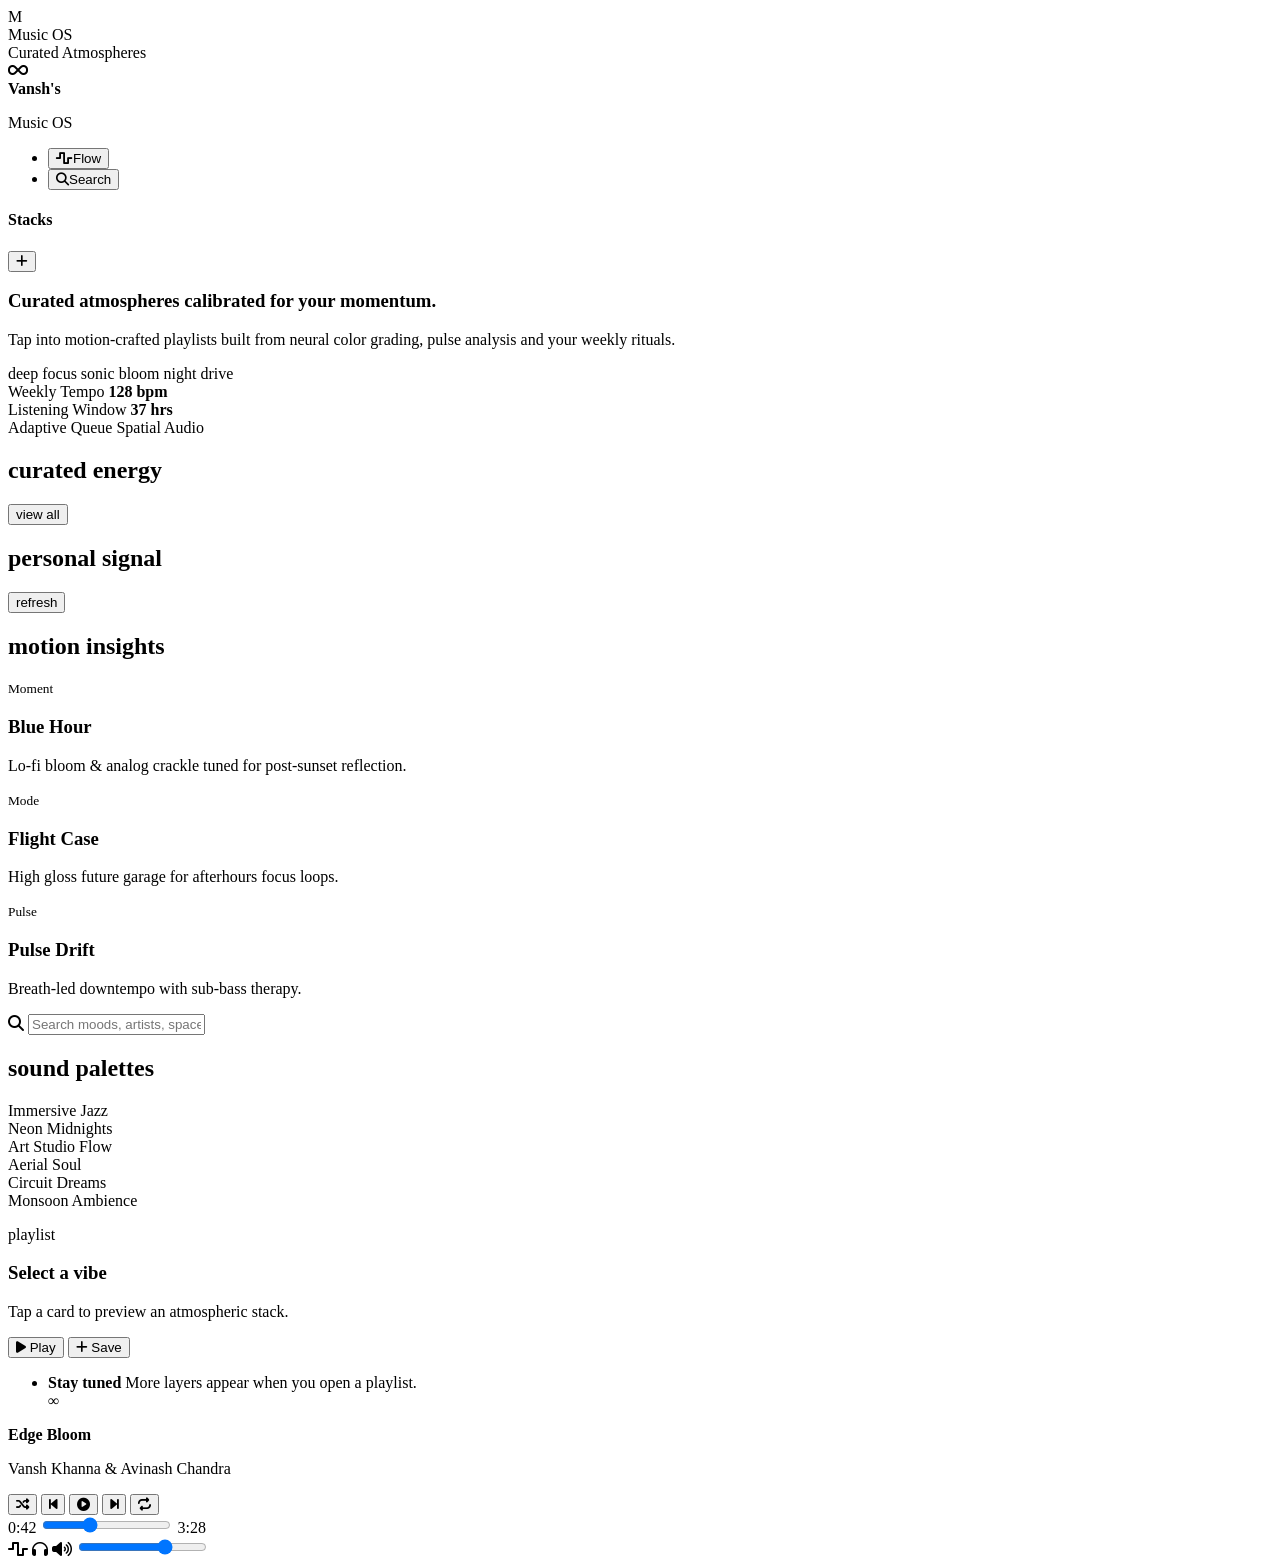
==== index1.html @ 9ab808fa "1st" ====
<!DOCTYPE html>
<html lang="en">

<head>
    <meta charset="UTF-8" />
    <meta name="viewport" content="width=device-width, initial-scale=1.0" />
    <title>Music Player — Ultra Minimal</title>
    <meta name="description" content="Immersive music player with curated atmospheres and motion-driven experiences.">

    <link rel="preconnect" href="https://fonts.googleapis.com">
    <link rel="preconnect" href="https://fonts.gstatic.com" crossorigin>
    <link
        href="https://fonts.googleapis.com/css2?family=Space+Grotesk:wght@400;500;600&family=Inter:wght@400;500;600&display=swap"
        rel="stylesheet">
    <link rel="stylesheet" href="https://cdnjs.cloudflare.com/ajax/libs/font-awesome/6.5.1/css/all.min.css" />

    <link rel="stylesheet" href="css/music.css" />
</head>

<body>

    <!-- GRAIN TEXTURE -->
    <div class="grain"></div>

    <!-- MINIMALIST CURSOR -->
    <div class="cursor-dot" aria-hidden="true"></div>
    <div class="cursor-label"></div>

    <!-- FLOATING BRAND MARK -->
    <div class="brand-mark">
        <div class="brand-letter">M</div>
    </div>

    <!-- ========================================
         INTRO / LOADING
         ======================================== -->
    <div class="intro">
        <div class="intro-brand"><span>Music OS</span></div>
        <div class="intro-sub"><span>Curated Atmospheres</span></div>
        <div class="intro-progress">
            <div class="intro-progress-bar"></div>
        </div>
    </div>

    <!-- ========================================
         APP SHELL
         ======================================== -->
    <div class="app-shell">
        <aside class="nav-panel panel">
            <div class="brand">
                <i class="fas fa-infinity"></i>
                <div>
                    <strong>Vansh's</strong>
                    <p>Music OS</p>
                </div>
            </div>
            <nav>
                <ul>
                    <li><button class="active" id="nav-home"><i class="fas fa-wave-square"></i>Flow</button></li>
                    <li><button id="nav-search"><i class="fas fa-search"></i>Search</button></li>
                </ul>
            </nav>
            <div class="library-panel">
                <header>
                    <h4>Stacks</h4>
                    <button><i class="fas fa-plus"></i></button>
                </header>
                <ul class="library-list" id="library-list"></ul>
            </div>
        </aside>

        <section class="content-panel panel">
            <div class="content-scroll">
                <div class="home-view">
                    <div class="hero">
                        <article class="hero-card">
                            <h1>Curated atmospheres calibrated for your momentum.</h1>
                            <p>Tap into motion-crafted playlists built from neural color grading, pulse analysis and
                                your weekly rituals.</p>
                            <div class="chips">
                                <span class="chip">deep focus</span>
                                <span class="chip">sonic bloom</span>
                                <span class="chip">night drive</span>
                            </div>
                        </article>
                        <article class="stat-card">
                            <div class="stat-group">
                                <span>Weekly Tempo</span>
                                <strong>128 bpm</strong>
                            </div>
                            <div class="stat-group">
                                <span>Listening Window</span>
                                <strong>37 hrs</strong>
                            </div>
                            <div class="chips">
                                <span class="chip">Adaptive Queue</span>
                                <span class="chip">Spatial Audio</span>
                            </div>
                        </article>
                    </div>

                    <div class="section">
                        <div class="section-header">
                            <h2>curated energy</h2>
                            <button>view all</button>
                        </div>
                        <div class="grid" id="curated-grid"></div>
                    </div>

                    <div class="section">
                        <div class="section-header">
                            <h2>personal signal</h2>
                            <button>refresh</button>
                        </div>
                        <div class="grid" id="personal-grid"></div>
                    </div>

                    <div class="section">
                        <div class="section-header">
                            <h2>motion insights</h2>
                        </div>
                        <div class="grid" id="insight-grid">
                            <article class="card">
                                <small>Moment</small>
                                <h3>Blue Hour</h3>
                                <p>Lo-fi bloom & analog crackle tuned for post-sunset reflection.</p>
                            </article>
                            <article class="card">
                                <small>Mode</small>
                                <h3>Flight Case</h3>
                                <p>High gloss future garage for afterhours focus loops.</p>
                            </article>
                            <article class="card">
                                <small>Pulse</small>
                                <h3>Pulse Drift</h3>
                                <p>Breath-led downtempo with sub-bass therapy.</p>
                            </article>
                        </div>
                    </div>
                </div>

                <div class="search-view" id="search-view">
                    <div class="search-bar">
                        <i class="fas fa-search"></i>
                        <input type="text" placeholder="Search moods, artists, spaces..." />
                    </div>
                    <div class="section-header">
                        <h2>sound palettes</h2>
                    </div>
                    <div class="search-grid">
                        <article class="search-pill">Immersive Jazz</article>
                        <article class="search-pill">Neon Midnights</article>
                        <article class="search-pill">Art Studio Flow</article>
                        <article class="search-pill">Aerial Soul</article>
                        <article class="search-pill">Circuit Dreams</article>
                        <article class="search-pill">Monsoon Ambience</article>
                    </div>
                </div>
            </div>
        </section>
    </div>

    <!-- ========================================
         DETAIL PANEL
         ======================================== -->
    <aside class="detail-panel panel" id="detail-panel">
        <div class="detail-header">
            <div class="cover" id="detail-cover"></div>
            <div>
                <p class="detail-meta">playlist</p>
                <h3 id="detail-title">Select a vibe</h3>
                <p class="detail-meta" id="detail-desc">Tap a card to preview an atmospheric stack.</p>
            </div>
        </div>
        <div class="detail-actions">
            <button class="solid"><i class="fas fa-play"></i> Play</button>
            <button class="ghost"><i class="fas fa-plus"></i> Save</button>
        </div>
        <ul class="tracklist" id="tracklist">
            <li>
                <div>
                    <strong>Stay tuned</strong>
                    <span>More layers appear when you open a playlist.</span>
                </div>
                <span>∞</span>
            </li>
        </ul>
    </aside>

    <!-- ========================================
         IMMERSIVE PLAYER
         ======================================== -->
    <footer class="immersive-player">
        <div class="player-meta">
            <div class="art" id="player-art"></div>
            <div>
                <strong id="player-title">Edge Bloom</strong>
                <p id="player-artist">Vansh Khanna & Avinash Chandra</p>
            </div>
        </div>
        <div class="controls">
            <div class="controls-buttons">
                <button><i class="fas fa-shuffle"></i></button>
                <button><i class="fas fa-backward-step"></i></button>
                <button><i class="fas fa-circle-play"></i></button>
                <button><i class="fas fa-forward-step"></i></button>
                <button><i class="fas fa-repeat"></i></button>
            </div>
            <div class="progress">
                <span>0:42</span>
                <input type="range" min="0" max="100" value="35">
                <span>3:28</span>
            </div>
        </div>
        <div class="player-actions">
            <i class="fas fa-wave-square"></i>
            <i class="fas fa-headphones"></i>
            <i class="fas fa-volume-high"></i>
            <input type="range" min="0" max="100" value="70">
        </div>
    </footer>

    <!-- ========================================
         SCRIPTS
         ======================================== -->
    <script src="https://cdnjs.cloudflare.com/ajax/libs/gsap/3.12.2/gsap.min.js"></script>
    <script src="js/music.js"></script>

</body>

</html>
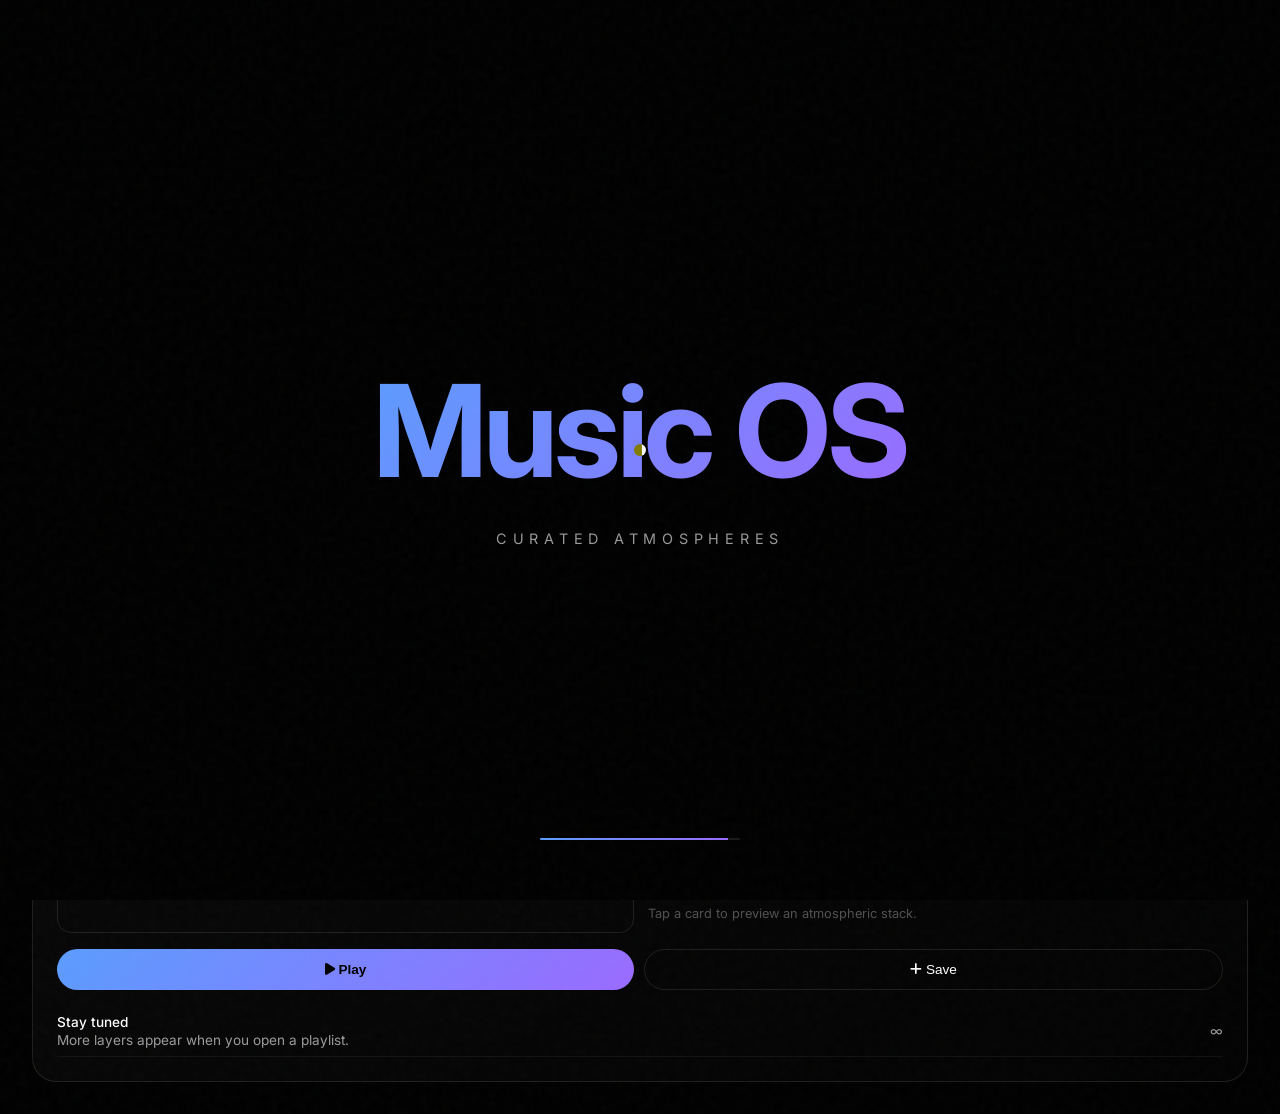
==== commit dcf31294: "4th" ====
--- a/index1.html
+++ b/index1.html
@@ -14,7 +14,7 @@
         rel="stylesheet">
     <link rel="stylesheet" href="https://cdnjs.cloudflare.com/ajax/libs/font-awesome/6.5.1/css/all.min.css" />
 
-    <link rel="stylesheet" href="css/music.css" />
+    <link rel="stylesheet" href="music.css" />
 </head>
 
 <body>
@@ -224,8 +224,8 @@
          SCRIPTS
          ======================================== -->
     <script src="https://cdnjs.cloudflare.com/ajax/libs/gsap/3.12.2/gsap.min.js"></script>
-    <script src="js/music.js"></script>
+    <script src="music.js"></script>
 
 </body>
 
-</html>+</html>
--- a/music.css
+++ b/music.css
@@ -0,0 +1,939 @@
+/* 
+ * MUSIC OS - Cinematic Ecosystem
+ * Unified design matching index2.html
+ */
+
+/* ============================================
+   RESET & CORE
+   ============================================ */
+*,
+*::before,
+*::after {
+    margin: 0;
+    padding: 0;
+    box-sizing: border-box;
+}
+
+:root {
+    /* Ecosystem Colors - matching index2 */
+    --void: #000000;
+    --surface: #0a0a0a;
+    --white: #ffffff;
+    --white-60: rgba(255, 255, 255, 0.6);
+    --white-30: rgba(255, 255, 255, 0.3);
+    --white-10: rgba(255, 255, 255, 0.1);
+    --white-05: rgba(255, 255, 255, 0.05);
+
+    /* Accent for music */
+    --accent-1: #5b9dff;
+    --accent-2: #9a6bff;
+    --accent-3: #59f3c1;
+
+    --font: 'Space Grotesk', 'Inter', -apple-system, sans-serif;
+    --panel-radius: 24px;
+    --player-height: 96px;
+    --transition: 200ms ease;
+
+    --ease-out: cubic-bezier(0.16, 1, 0.3, 1);
+    --ease-in-out: cubic-bezier(0.65, 0, 0.35, 1);
+    --ease-elastic: cubic-bezier(0.68, -0.6, 0.32, 1.6);
+}
+
+html {
+    font-size: 16px;
+    -webkit-font-smoothing: antialiased;
+}
+
+body {
+    font-family: var(--font);
+    background: var(--void);
+    color: var(--white);
+    min-height: 100vh;
+    padding: 32px;
+    overflow: hidden;
+    cursor: none;
+}
+
+a,
+button {
+    cursor: none;
+}
+
+::selection {
+    background: var(--accent-2);
+    color: var(--void);
+}
+
+@media (max-width: 1080px) {
+    body {
+        padding: 16px;
+    }
+}
+
+/* ============================================
+   NOISE GRAIN
+   ============================================ */
+.grain {
+    position: fixed;
+    inset: -100%;
+    width: 300%;
+    height: 300%;
+    pointer-events: none;
+    z-index: 10000;
+    opacity: 0.025;
+    background-image: url("data:image/svg+xml,%3Csvg viewBox='0 0 512 512' xmlns='http://www.w3.org/2000/svg'%3E%3Cfilter id='n'%3E%3CfeTurbulence type='fractalNoise' baseFrequency='0.7' numOctaves='4'/%3E%3C/filter%3E%3Crect width='100%25' height='100%25' filter='url(%23n)'/%3E%3C/svg%3E");
+    animation: grain 8s steps(10) infinite;
+}
+
+@keyframes grain {
+
+    0%,
+    100% {
+        transform: translate(0, 0);
+    }
+
+    10% {
+        transform: translate(-5%, -10%);
+    }
+
+    30% {
+        transform: translate(3%, -15%);
+    }
+
+    50% {
+        transform: translate(-10%, 5%);
+    }
+
+    70% {
+        transform: translate(10%, 10%);
+    }
+
+    90% {
+        transform: translate(-3%, 5%);
+    }
+}
+
+/* ============================================
+   MINIMALIST CURSOR
+   ============================================ */
+.cursor-dot {
+    position: fixed;
+    top: 0;
+    left: 0;
+    width: 12px;
+    height: 12px;
+    background: var(--white);
+    border-radius: 50%;
+    pointer-events: none;
+    z-index: 99999;
+    transform: translate(-50%, -50%);
+    mix-blend-mode: difference;
+    transition: width 0.5s var(--ease-elastic),
+        height 0.5s var(--ease-elastic),
+        border-radius 0.3s;
+}
+
+.cursor-dot.link {
+    width: 60px;
+    height: 60px;
+}
+
+.cursor-label {
+    position: fixed;
+    pointer-events: none;
+    z-index: 99998;
+    font-size: 0.65rem;
+    font-weight: 600;
+    letter-spacing: 0.2em;
+    text-transform: uppercase;
+    color: var(--white);
+    opacity: 0;
+    transform: translate(-50%, 30px);
+    transition: opacity 0.3s;
+}
+
+.cursor-label.visible {
+    opacity: 1;
+}
+
+/* ============================================
+   LOADING / INTRO
+   ============================================ */
+.intro {
+    position: fixed;
+    inset: 0;
+    background: var(--void);
+    z-index: 9000;
+    display: flex;
+    flex-direction: column;
+    justify-content: center;
+    align-items: center;
+}
+
+.intro-brand {
+    overflow: hidden;
+}
+
+.intro-brand span {
+    display: inline-block;
+    font-size: 10vw;
+    font-weight: 700;
+    letter-spacing: -0.03em;
+    transform: translateY(100%);
+    background: linear-gradient(135deg, var(--accent-1), var(--accent-2));
+    -webkit-background-clip: text;
+    -webkit-text-fill-color: transparent;
+    background-clip: text;
+}
+
+.intro-sub {
+    margin-top: 20px;
+    overflow: hidden;
+}
+
+.intro-sub span {
+    display: inline-block;
+    font-size: 0.9rem;
+    letter-spacing: 0.4em;
+    text-transform: uppercase;
+    color: var(--white-60);
+    transform: translateY(100%);
+}
+
+.intro-progress {
+    position: absolute;
+    bottom: 60px;
+    width: 200px;
+    height: 2px;
+    background: var(--white-10);
+    border-radius: 4px;
+    overflow: hidden;
+}
+
+.intro-progress-bar {
+    width: 0%;
+    height: 100%;
+    background: linear-gradient(90deg, var(--accent-1), var(--accent-2));
+}
+
+/* ============================================
+   FLOATING BRAND MARK
+   ============================================ */
+.brand-mark {
+    position: fixed;
+    top: 50%;
+    left: 50%;
+    transform: translate(-50%, -50%);
+    z-index: 0;
+    pointer-events: none;
+    mix-blend-mode: exclusion;
+}
+
+.brand-letter {
+    font-size: 40vw;
+    font-weight: 900;
+    line-height: 0.8;
+    opacity: 0.04;
+    background: linear-gradient(135deg, var(--accent-1), var(--accent-2));
+    -webkit-background-clip: text;
+    -webkit-text-fill-color: transparent;
+    background-clip: text;
+}
+
+/* ============================================
+   APP SHELL
+   ============================================ */
+.app-shell {
+    display: grid;
+    grid-template-columns: 280px minmax(0, 1fr);
+    gap: 24px;
+    height: calc(100vh - var(--player-height) - 32px);
+    position: relative;
+    opacity: 0;
+    transform: translateY(20px);
+}
+
+.app-shell.ready {
+    opacity: 1;
+    transform: translateY(0);
+}
+
+@media (max-width: 960px) {
+    .app-shell {
+        grid-template-columns: 1fr;
+        height: auto;
+    }
+}
+
+/* ============================================
+   PANELS - LIQUID GLASS
+   ============================================ */
+.panel {
+    background: linear-gradient(145deg,
+            rgba(255, 255, 255, 0.04) 0%,
+            rgba(255, 255, 255, 0.01) 50%,
+            rgba(0, 0, 0, 0.02) 100%);
+    border: 1px solid var(--white-10);
+    border-radius: var(--panel-radius);
+    backdrop-filter: blur(60px) saturate(180%);
+    -webkit-backdrop-filter: blur(60px) saturate(180%);
+    box-shadow:
+        0 20px 40px rgba(0, 0, 0, 0.3),
+        inset 0 1px 0 rgba(255, 255, 255, 0.08);
+}
+
+/* ============================================
+   NAV PANEL
+   ============================================ */
+.nav-panel {
+    display: flex;
+    flex-direction: column;
+    padding: 28px 24px;
+    gap: 24px;
+    overflow: hidden;
+}
+
+.brand {
+    display: flex;
+    align-items: center;
+    gap: 12px;
+}
+
+.brand i {
+    font-size: 1.75rem;
+    color: var(--accent-3);
+}
+
+.brand div {
+    font-size: 1rem;
+    color: var(--white-60);
+}
+
+.brand strong {
+    color: var(--white);
+}
+
+nav ul {
+    list-style: none;
+    display: flex;
+    flex-direction: column;
+    gap: 6px;
+}
+
+nav button {
+    text-align: left;
+    padding: 12px 14px;
+    border-radius: 12px;
+    background: transparent;
+    color: var(--white-60);
+    border: none;
+    font-size: 0.95rem;
+    cursor: none;
+    transition: var(--transition);
+    display: flex;
+    align-items: center;
+    gap: 10px;
+}
+
+nav button i {
+    width: 18px;
+}
+
+nav button.active,
+nav button:hover {
+    background: var(--white-10);
+    color: var(--white);
+}
+
+/* ============================================
+   LIBRARY PANEL
+   ============================================ */
+.library-panel {
+    border-top: 1px solid var(--white-10);
+    padding-top: 18px;
+}
+
+.library-panel header {
+    display: flex;
+    justify-content: space-between;
+    align-items: center;
+    margin-bottom: 12px;
+}
+
+.library-panel h4 {
+    font-size: 0.75rem;
+    letter-spacing: 0.15em;
+    text-transform: uppercase;
+    color: var(--white-30);
+}
+
+.library-panel>header>button {
+    background: none;
+    border: 1px solid var(--white-10);
+    color: var(--white-30);
+    width: 28px;
+    height: 28px;
+    border-radius: 8px;
+    cursor: pointer;
+    display: flex;
+    align-items: center;
+    justify-content: center;
+    padding: 0;
+}
+
+.library-list {
+    list-style: none;
+    display: flex;
+    flex-direction: column;
+    gap: 8px;
+    max-height: 240px;
+    overflow: hidden;
+}
+
+.library-list li {
+    padding: 10px 12px;
+    border-radius: 10px;
+    background: transparent;
+    border: 1px solid transparent;
+    cursor: pointer;
+    transition: var(--transition);
+    font-size: 0.9rem;
+    color: var(--white-60);
+}
+
+.library-list li:hover,
+.library-list li.active {
+    border-color: var(--white-10);
+    background: var(--white-05);
+    color: var(--white);
+}
+
+/* ============================================
+   CONTENT PANEL
+   ============================================ */
+.content-panel {
+    position: relative;
+    overflow: hidden;
+}
+
+.content-scroll {
+    height: 100%;
+    overflow-y: auto;
+    padding: 32px 36px 120px 36px;
+}
+
+.content-scroll::-webkit-scrollbar {
+    width: 4px;
+}
+
+.content-scroll::-webkit-scrollbar-thumb {
+    background: var(--white-10);
+    border-radius: 4px;
+}
+
+/* ============================================
+   HERO SECTION
+   ============================================ */
+.hero {
+    display: grid;
+    grid-template-columns: repeat(auto-fit, minmax(280px, 1fr));
+    gap: 24px;
+    margin-bottom: 40px;
+}
+
+.hero-card {
+    background: linear-gradient(135deg, rgba(90, 157, 255, 0.2), rgba(153, 107, 255, 0.1));
+    border: 1px solid var(--white-10);
+    border-radius: 28px;
+    padding: 32px;
+    position: relative;
+    overflow: hidden;
+}
+
+.hero-card::after {
+    content: "";
+    position: absolute;
+    inset: 0;
+    background: radial-gradient(circle at 30% 30%, rgba(255, 255, 255, 0.2), transparent 50%);
+    opacity: 0.5;
+    pointer-events: none;
+}
+
+.hero-card h1 {
+    font-size: clamp(1.6rem, 3vw, 2.4rem);
+    max-width: 26ch;
+    line-height: 1.2;
+    margin-bottom: 20px;
+}
+
+.hero-card p {
+    color: var(--white-60);
+    max-width: 48ch;
+    line-height: 1.6;
+}
+
+.chips {
+    display: flex;
+    flex-wrap: wrap;
+    gap: 8px;
+    margin-top: 16px;
+}
+
+.chip {
+    padding: 6px 12px;
+    border: 1px solid var(--white-30);
+    border-radius: 999px;
+    font-size: 0.8rem;
+    color: var(--white-60);
+}
+
+/* ============================================
+   STAT CARD
+   ============================================ */
+.stat-card {
+    border-radius: 28px;
+    padding: 28px;
+    background: var(--white-05);
+    border: 1px solid var(--white-10);
+    display: flex;
+    flex-direction: column;
+    gap: 16px;
+}
+
+.stat-group {
+    display: flex;
+    flex-direction: column;
+    gap: 6px;
+}
+
+.stat-group span {
+    font-size: 0.8rem;
+    color: var(--white-30);
+    letter-spacing: 0.05em;
+}
+
+.stat-group strong {
+    font-size: 1.4rem;
+}
+
+/* ============================================
+   SECTION HEADERS
+   ============================================ */
+.section-header {
+    display: flex;
+    justify-content: space-between;
+    align-items: center;
+    margin: 28px 0 18px;
+}
+
+.section-header h2 {
+    font-size: 0.75rem;
+    letter-spacing: 0.15em;
+    text-transform: uppercase;
+    color: var(--white-30);
+}
+
+.section-header button {
+    background: none;
+    border: none;
+    color: var(--white-30);
+    font-size: 0.8rem;
+    cursor: pointer;
+    text-transform: uppercase;
+    letter-spacing: 0.08em;
+    transition: color 0.2s;
+}
+
+.section-header button:hover {
+    color: var(--white);
+}
+
+/* ============================================
+   GRID & CARDS
+   ============================================ */
+.grid {
+    display: grid;
+    grid-template-columns: repeat(auto-fit, minmax(200px, 1fr));
+    gap: 16px;
+}
+
+.card {
+    border-radius: 18px;
+    padding: 18px;
+    background: var(--white-05);
+    border: 1px solid transparent;
+    cursor: pointer;
+    transition: all 0.3s var(--ease-out);
+    display: flex;
+    flex-direction: column;
+    gap: 10px;
+    min-height: 200px;
+}
+
+.card:hover {
+    border-color: var(--white-10);
+    background: var(--white-10);
+    transform: translateY(-3px);
+}
+
+.card .art {
+    width: 100%;
+    aspect-ratio: 1/1;
+    border-radius: 14px;
+    background-size: cover;
+    background-position: center;
+    border: 1px solid var(--white-05);
+}
+
+.card small {
+    font-size: 0.7rem;
+    color: var(--white-30);
+    letter-spacing: 0.05em;
+    text-transform: uppercase;
+}
+
+.card h3 {
+    font-size: 1rem;
+}
+
+.card p {
+    font-size: 0.85rem;
+    color: var(--white-60);
+    line-height: 1.4;
+}
+
+/* ============================================
+   DETAIL PANEL - LIQUID GLASS
+   ============================================ */
+.detail-panel {
+    position: fixed;
+    right: 32px;
+    top: 32px;
+    width: 360px;
+    bottom: calc(var(--player-height) + 32px);
+    border-radius: 24px;
+    padding: 24px;
+    display: flex;
+    flex-direction: column;
+    gap: 16px;
+    transform: translateX(calc(100% + 32px));
+    transition: transform 0.4s var(--ease-out);
+    z-index: 5;
+
+    /* Enhanced liquid glass */
+    background: linear-gradient(145deg,
+            rgba(255, 255, 255, 0.03) 0%,
+            rgba(255, 255, 255, 0.01) 100%);
+    backdrop-filter: blur(80px) saturate(200%);
+    -webkit-backdrop-filter: blur(80px) saturate(200%);
+    border: 1px solid var(--white-10);
+    box-shadow:
+        0 30px 60px rgba(0, 0, 0, 0.4),
+        inset 0 1px 0 rgba(255, 255, 255, 0.08);
+}
+
+.detail-panel.show {
+    transform: translateX(0);
+}
+
+@media (max-width: 1280px) {
+    .detail-panel {
+        position: static;
+        width: 100%;
+        transform: none;
+        margin-top: 24px;
+    }
+}
+
+.detail-header {
+    display: flex;
+    gap: 14px;
+    align-items: center;
+}
+
+.detail-header .cover {
+    width: 80px;
+    height: 80px;
+    border-radius: 14px;
+    background-size: cover;
+    background-position: center;
+    border: 1px solid var(--white-10);
+}
+
+.detail-header div {
+    flex: 1;
+}
+
+.detail-header h3 {
+    margin-bottom: 4px;
+    font-size: 1.1rem;
+}
+
+.detail-meta {
+    font-size: 0.8rem;
+    color: var(--white-30);
+}
+
+.detail-actions {
+    display: flex;
+    gap: 10px;
+}
+
+.detail-actions button {
+    flex: 1;
+    border-radius: 999px;
+    border: none;
+    padding: 12px 0;
+    font-size: 0.85rem;
+    cursor: pointer;
+    transition: var(--transition);
+}
+
+.detail-actions .solid {
+    background: linear-gradient(135deg, var(--accent-1), var(--accent-2));
+    color: var(--void);
+    font-weight: 600;
+}
+
+.detail-actions .solid:hover {
+    transform: scale(1.02);
+}
+
+.detail-actions .ghost {
+    background: transparent;
+    border: 1px solid var(--white-10);
+    color: var(--white);
+}
+
+.detail-actions .ghost:hover {
+    background: var(--white-10);
+}
+
+.tracklist {
+    list-style: none;
+    display: flex;
+    flex-direction: column;
+    gap: 12px;
+    overflow-y: auto;
+    flex: 1;
+}
+
+.tracklist li {
+    display: flex;
+    justify-content: space-between;
+    align-items: center;
+    font-size: 0.85rem;
+    color: var(--white-60);
+    padding: 8px 0;
+    border-bottom: 1px solid var(--white-05);
+}
+
+.tracklist strong {
+    display: block;
+    color: var(--white);
+    font-weight: 500;
+    margin-bottom: 2px;
+}
+
+/* ============================================
+   SEARCH VIEW
+   ============================================ */
+.search-view {
+    display: none;
+    flex-direction: column;
+    gap: 18px;
+}
+
+.search-view.active {
+    display: flex;
+}
+
+.search-bar {
+    border-radius: 999px;
+    border: 1px solid var(--white-10);
+    padding: 14px 20px;
+    display: flex;
+    gap: 12px;
+    background: var(--white-05);
+}
+
+.search-bar input {
+    background: transparent;
+    border: none;
+    outline: none;
+    color: var(--white);
+    font-size: 0.95rem;
+    width: 100%;
+}
+
+.search-bar input::placeholder {
+    color: var(--white-30);
+}
+
+.search-grid {
+    display: grid;
+    grid-template-columns: repeat(auto-fit, minmax(160px, 1fr));
+    gap: 14px;
+}
+
+.search-pill {
+    padding: 18px;
+    border-radius: 16px;
+    border: 1px solid var(--white-10);
+    background: var(--white-05);
+    min-height: 120px;
+    font-size: 0.9rem;
+    color: var(--white-60);
+    transition: all 0.3s;
+}
+
+.search-pill:hover {
+    background: var(--white-10);
+    color: var(--white);
+}
+
+/* ============================================
+   IMMERSIVE PLAYER
+   ============================================ */
+.immersive-player {
+    position: fixed;
+    left: 32px;
+    right: 32px;
+    bottom: 32px;
+    height: var(--player-height);
+    border-radius: 24px;
+    display: grid;
+    grid-template-columns: 240px 1fr 200px;
+    align-items: center;
+    padding: 0 24px;
+    gap: 18px;
+    z-index: 10;
+    opacity: 0;
+    transform: translateY(30px);
+
+    /* Enhanced liquid glass */
+    background: linear-gradient(145deg,
+            rgba(255, 255, 255, 0.03) 0%,
+            rgba(0, 0, 0, 0.3) 100%);
+    backdrop-filter: blur(80px) saturate(180%);
+    -webkit-backdrop-filter: blur(80px) saturate(180%);
+    border: 1px solid var(--white-10);
+    box-shadow:
+        0 -20px 40px rgba(0, 0, 0, 0.3),
+        inset 0 1px 0 rgba(255, 255, 255, 0.08);
+}
+
+.immersive-player.ready {
+    opacity: 1;
+    transform: translateY(0);
+}
+
+.player-meta {
+    display: flex;
+    align-items: center;
+    gap: 14px;
+}
+
+.player-meta .art {
+    width: 60px;
+    height: 60px;
+    border-radius: 14px;
+    background-size: cover;
+    background-position: center;
+    border: 1px solid var(--white-10);
+}
+
+.player-meta strong {
+    display: block;
+    font-size: 0.95rem;
+}
+
+.player-meta p {
+    color: var(--white-30);
+    font-size: 0.8rem;
+}
+
+.controls {
+    display: flex;
+    flex-direction: column;
+    gap: 8px;
+}
+
+.controls-buttons {
+    display: flex;
+    justify-content: center;
+    gap: 16px;
+}
+
+.controls-buttons button {
+    background: none;
+    border: none;
+    color: var(--white);
+    font-size: 1rem;
+    cursor: none;
+    transition: transform 0.2s;
+}
+
+.controls-buttons button:hover {
+    transform: scale(1.1);
+}
+
+.progress {
+    display: flex;
+    align-items: center;
+    gap: 10px;
+    font-size: 0.7rem;
+    color: var(--white-30);
+}
+
+.progress input {
+    flex: 1;
+    -webkit-appearance: none;
+    appearance: none;
+    height: 3px;
+    border-radius: 999px;
+    background: var(--white-10);
+}
+
+.progress input::-webkit-slider-thumb {
+    -webkit-appearance: none;
+    width: 10px;
+    height: 10px;
+    border-radius: 50%;
+    background: var(--accent-2);
+}
+
+.player-actions {
+    display: flex;
+    align-items: center;
+    gap: 12px;
+    justify-content: flex-end;
+    color: var(--white-30);
+}
+
+.player-actions i {
+    transition: color 0.2s;
+    cursor: pointer;
+}
+
+.player-actions i:hover {
+    color: var(--white);
+}
+
+.player-actions input {
+    width: 80px;
+}
+
+@media (max-width: 960px) {
+    .immersive-player {
+        position: static;
+        margin-top: 24px;
+        grid-template-columns: 1fr;
+        height: auto;
+        padding: 20px;
+    }
+
+    body {
+        overflow: auto;
+    }
+}
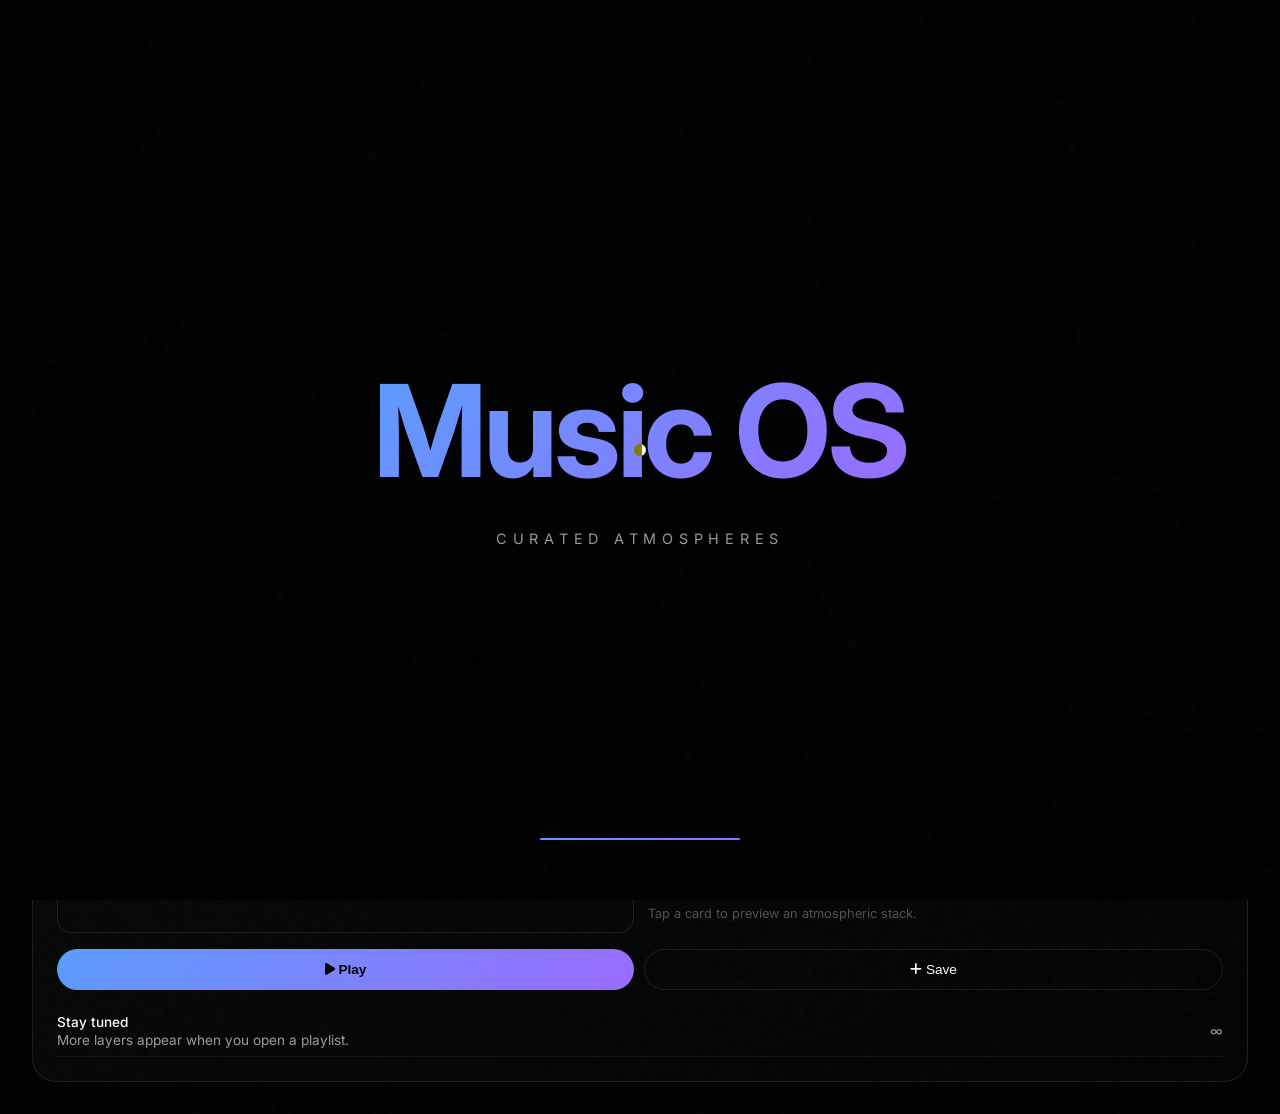
==== commit b60b4523: "feat: complete mobile touch optimization across portfolio, music player, and visual space (WCAG tap " ====
--- a/index1.html
+++ b/index1.html
@@ -4,6 +4,7 @@
 <head>
     <meta charset="UTF-8" />
     <meta name="viewport" content="width=device-width, initial-scale=1.0" />
+    <meta name="theme-color" content="#000000">
     <title>Music Player — Ultra Minimal</title>
     <meta name="description" content="Immersive music player with curated atmospheres and motion-driven experiences.">
 
@@ -164,6 +165,7 @@
          DETAIL PANEL
          ======================================== -->
     <aside class="detail-panel panel" id="detail-panel">
+        <button class="detail-close" id="detail-close" aria-label="Close details">&times;</button>
         <div class="detail-header">
             <div class="cover" id="detail-cover"></div>
             <div>
--- a/music.css
+++ b/music.css
@@ -936,4 +936,243 @@
     body {
         overflow: auto;
     }
-}+}
+
+
+/* ============================================
+   TOUCH / MOBILE — comprehensive re-engineering
+   ============================================ */
+
+.detail-close {
+    position: absolute;
+    top: 16px;
+    right: 18px;
+    width: 44px;
+    height: 44px;
+    min-width: 44px;
+    min-height: 44px;
+    border-radius: 50%;
+    border: 1px solid var(--white-10);
+    background: rgba(255, 255, 255, 0.08);
+    color: var(--white);
+    display: flex;
+    align-items: center;
+    justify-content: center;
+    font-size: 1.3rem;
+    cursor: pointer;
+    z-index: 10;
+    line-height: 1;
+    -webkit-tap-highlight-color: transparent;
+    touch-action: manipulation;
+}
+
+/* Hide custom cursor on touch */
+@media (hover: none), (pointer: coarse) {
+    body { cursor: auto; }
+    a, button { cursor: pointer; }
+    .cursor-dot, .cursor-label { display: none !important; }
+}
+
+@media (max-width: 768px), (pointer: coarse) {
+    /* Mobile performance: disable heavy grain noise on mobile */
+    .grain {
+        animation: none !important;
+        opacity: 0.015 !important;
+    }
+
+    body {
+        padding: 12px;
+        overflow: auto;
+        cursor: auto;
+    }
+
+    .cursor-dot, .cursor-label { display: none !important; }
+    a, button {
+        cursor: pointer;
+        -webkit-tap-highlight-color: transparent;
+        touch-action: manipulation;
+    }
+
+    /* Brand letter: smaller */
+    .brand-letter { font-size: 55vw; }
+
+    /* App shell: single column, stacked vertically */
+    .app-shell {
+        grid-template-columns: 1fr;
+        height: auto;
+        gap: 12px;
+    }
+
+    /* Nav panel: horizontal tab bar instead of left sidebar */
+    .nav-panel {
+        flex-direction: row;
+        align-items: center;
+        padding: 14px 16px;
+        gap: 12px;
+        overflow-x: auto;
+        -webkit-overflow-scrolling: touch;
+        min-height: auto;
+    }
+
+    .nav-panel .brand {
+        flex-shrink: 0;
+        gap: 8px;
+    }
+
+    .nav-panel .brand i { font-size: 1.3rem; }
+    .nav-panel .brand div { font-size: 0.85rem; }
+
+    .nav-panel nav {
+        flex: 1;
+        overflow: hidden;
+    }
+
+    nav ul {
+        flex-direction: row;
+        gap: 4px;
+        flex-wrap: nowrap;
+    }
+
+    nav ul li { flex-shrink: 0; }
+
+    nav button {
+        font-size: 0.85rem;
+        padding: 10px 14px;
+        border-radius: 50px;
+        white-space: nowrap;
+    }
+
+    /* Library panel: hide in sidebar — becomes a scroll section in content */
+    .library-panel { display: none; }
+
+    /* Content panel: full scrollable */
+    .content-panel { overflow: visible; }
+
+    .content-scroll {
+        padding: 20px 16px 180px 16px; /* extra bottom padding for player */
+        height: auto;
+        overflow: visible;
+    }
+
+    /* Hero cards: single column */
+    .hero {
+        grid-template-columns: 1fr;
+        gap: 12px;
+    }
+
+    .hero-card { padding: 24px 20px; border-radius: 20px; }
+    .hero-card h1 { font-size: clamp(1.3rem, 5vw, 1.8rem); }
+
+    .stat-card { padding: 20px; border-radius: 20px; }
+
+    /* Content grid: 2 cols on mobile */
+    .grid { grid-template-columns: repeat(2, 1fr); gap: 12px; }
+    .card { min-height: 160px; padding: 14px; border-radius: 14px; }
+    .card h3 { font-size: 0.9rem; }
+    .card p { font-size: 0.8rem; }
+
+    /* Detail panel: becomes a bottom sheet that sits ABOVE player */
+    .detail-panel {
+        position: fixed;
+        right: 0;
+        left: 0;
+        bottom: 0;
+        top: auto;
+        width: 100%;
+        border-radius: 24px 24px 0 0;
+        transform: translateY(100%);
+        transition: transform 0.35s cubic-bezier(0.16, 1, 0.3, 1);
+        z-index: 150;
+        max-height: 82vh;
+        overflow-y: auto;
+        -webkit-overflow-scrolling: touch;
+        padding: 24px 20px calc(30px + env(safe-area-inset-bottom, 0px));
+        gap: 14px;
+        box-shadow: 0 -10px 40px rgba(0, 0, 0, 0.8);
+        background: rgba(14, 14, 18, 0.96);
+        backdrop-filter: blur(30px);
+        -webkit-backdrop-filter: blur(30px);
+    }
+
+    .detail-panel.show {
+        transform: translateY(0);
+    }
+
+    /* Handle bar above detail panel */
+    .detail-panel::before {
+        content: '';
+        display: block;
+        width: 40px;
+        height: 5px;
+        background: rgba(255,255,255,0.3);
+        border-radius: 3px;
+        margin: -8px auto 14px;
+    }
+
+    /* Immersive player: compact mobile layout above safe area */
+    .immersive-player {
+        position: fixed;
+        left: 12px;
+        right: 12px;
+        bottom: calc(12px + env(safe-area-inset-bottom, 0px));
+        grid-template-columns: 1fr;
+        height: auto;
+        padding: 12px 14px;
+        border-radius: 20px;
+        gap: 10px;
+        z-index: 100;
+        opacity: 1 !important;
+        transform: none !important;
+        background: rgba(14, 14, 18, 0.92);
+        backdrop-filter: blur(24px);
+        -webkit-backdrop-filter: blur(24px);
+    }
+
+    .immersive-player.ready {
+        opacity: 1;
+        transform: none;
+    }
+
+    .player-meta { gap: 10px; }
+    .player-meta .art { width: 44px; height: 44px; border-radius: 10px; }
+    .player-meta strong { font-size: 0.85rem; }
+    .player-meta p { font-size: 0.72rem; }
+
+    .controls-buttons { gap: 20px; }
+    .controls-buttons button { font-size: 1.1rem; min-width: 44px; min-height: 44px; }
+
+    .progress { gap: 8px; font-size: 0.65rem; }
+    .progress input { height: 6px; padding: 6px 0; touch-action: manipulation; }
+    .progress input::-webkit-slider-thumb { width: 22px; height: 22px; }
+
+    .player-actions { justify-content: center; gap: 20px; }
+    .player-actions .volume-wrap { display: none; } /* hide volume on mobile */
+    .player-actions input { display: none; }
+
+    /* Search view */
+    .search-grid { grid-template-columns: repeat(2, 1fr); gap: 10px; }
+    .search-pill { min-height: 90px; padding: 14px; border-radius: 12px; font-size: 0.85rem; }
+    .search-bar { padding: 12px 16px; }
+
+    /* Section headers */
+    .section-header { margin: 20px 0 14px; }
+}
+
+@media (max-width: 420px) {
+    .grid { grid-template-columns: 1fr; }
+    .search-grid { grid-template-columns: 1fr; }
+    body { padding: 8px; }
+    .content-scroll { padding: 16px 12px 180px; }
+}
+
+/* Touch targets */
+@media (hover: none) {
+    nav button,
+    .library-list li,
+    .card,
+    .search-pill,
+    .detail-actions button,
+    .controls-buttons button {
+        min-height: 44px;
+    }
+}
